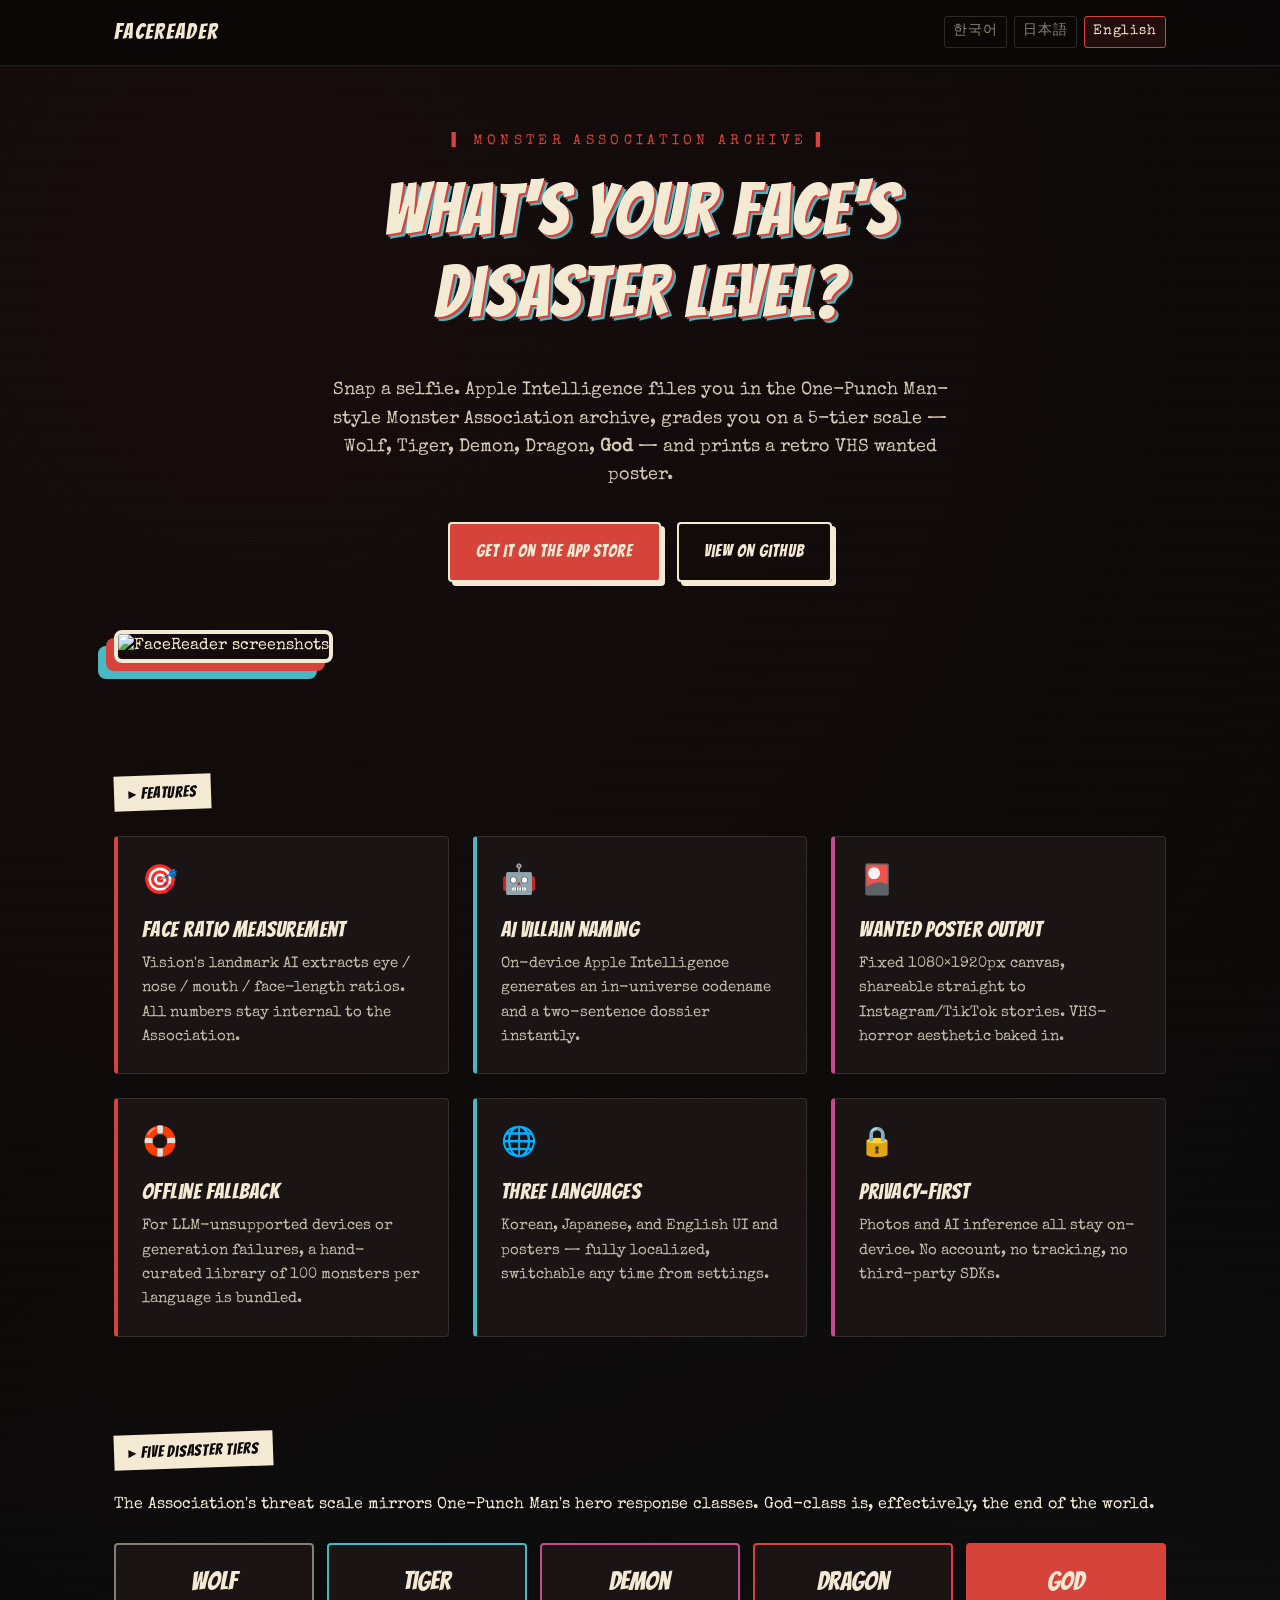
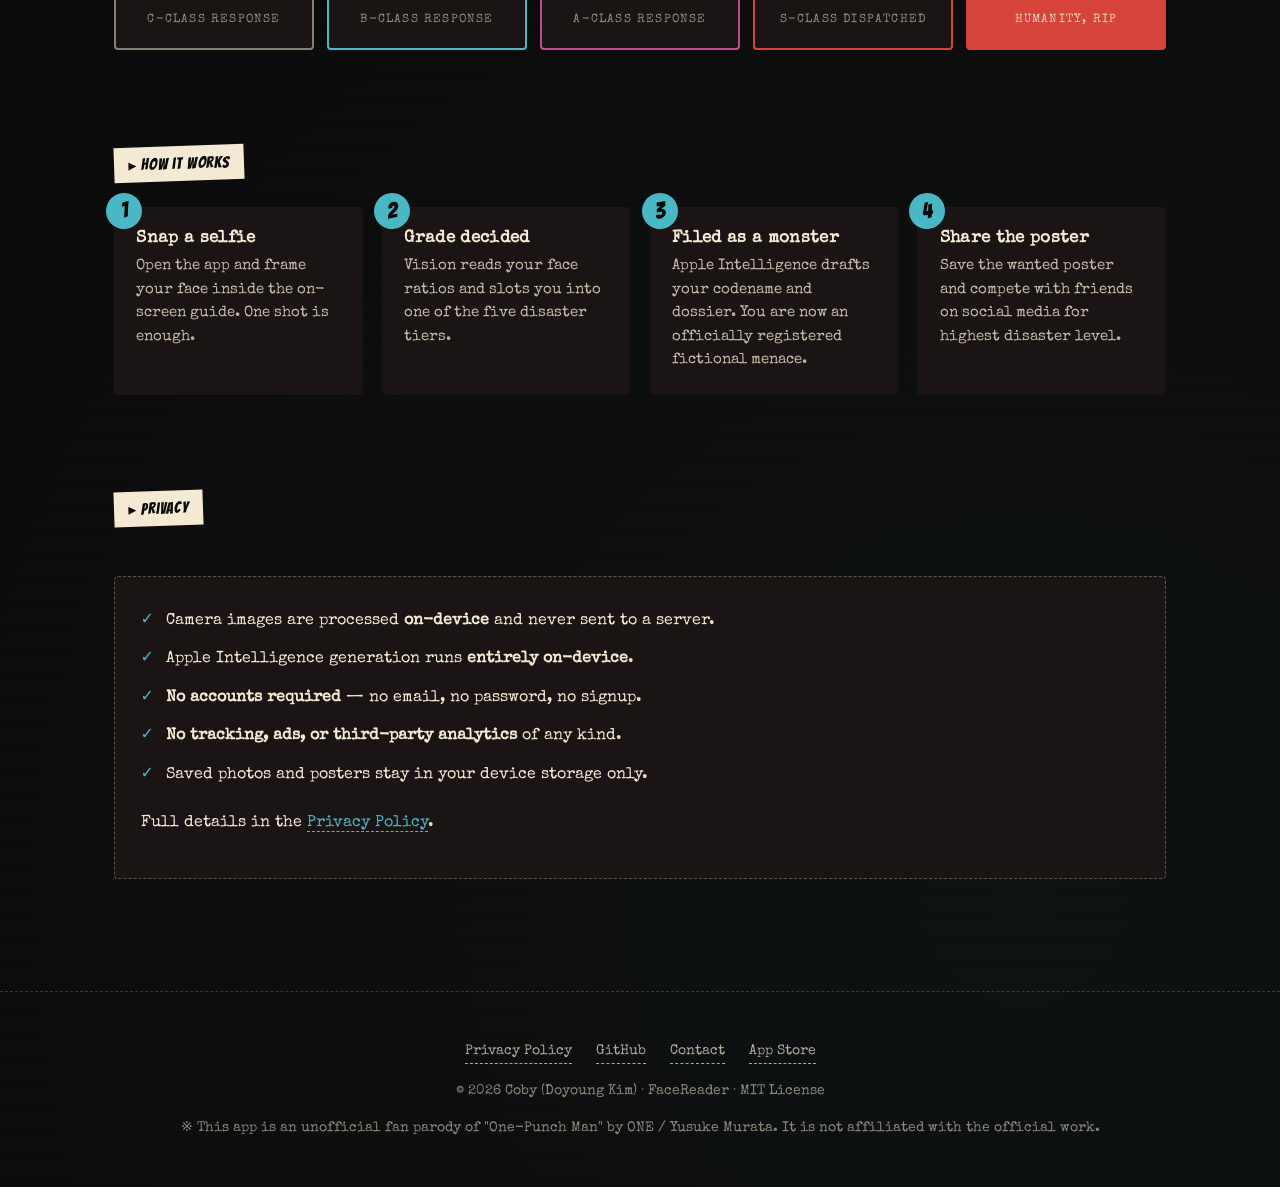
==== docs/en/index.html @ ad596ec8 "docs: 다국어 GitHub Pages 사이트 + 일본어 README - README.md 를 일본어 + 뱃지/스크린샷/배포 안내 포함 디자인으로 재작성 - docs/ 트리: k" ====
<!doctype html>
<html lang="en">
<head>
<meta charset="utf-8" />
<title>FaceReader — What's your face's disaster level?</title>
<meta name="viewport" content="width=device-width, initial-scale=1" />
<meta name="description" content="A One-Punch Man inspired iOS app. An on-device AI 'Monster Association' archivist measures your face and issues a fictional wanted poster — for laughs." />
<meta property="og:title" content="FaceReader — What's your face's disaster level?" />
<meta property="og:description" content="Snap a selfie. An AI grades your face on a 5-tier disaster scale (Wolf / Tiger / Demon / Dragon / God) and ships a retro VHS wanted poster. Fully on-device." />
<meta property="og:image" content="https://github.com/user-attachments/assets/0c6fca89-6d1b-4494-accf-7637b7be1a1a" />
<meta property="og:url" content="https://cobyapp.github.io/FaceReader/en/" />
<meta name="twitter:card" content="summary_large_image" />
<link rel="alternate" hreflang="ja" href="https://cobyapp.github.io/FaceReader/ja/" />
<link rel="alternate" hreflang="ko" href="https://cobyapp.github.io/FaceReader/ko/" />
<link rel="alternate" hreflang="en" href="https://cobyapp.github.io/FaceReader/en/" />
<link rel="alternate" hreflang="x-default" href="https://cobyapp.github.io/FaceReader/" />
<link rel="preconnect" href="https://fonts.googleapis.com" />
<link rel="preconnect" href="https://fonts.gstatic.com" crossorigin />
<link href="https://fonts.googleapis.com/css2?family=Bangers&family=Special+Elite&display=swap" rel="stylesheet" />
<link rel="stylesheet" href="../assets/style.css" />
</head>
<body>

<nav class="nav">
  <div class="nav-inner">
    <a class="nav-brand" href="./">FaceReader</a>
    <div class="lang-switch">
      <a href="../ko/">한국어</a>
      <a href="../ja/">日本語</a>
      <a class="active" href="./">English</a>
    </div>
  </div>
</nav>

<header class="hero">
  <div class="tagline">▌ MONSTER ASSOCIATION ARCHIVE ▌</div>
  <h1>What's your face's<br/>disaster level?</h1>
  <p class="lead">
    Snap a selfie. Apple Intelligence files you in the One-Punch Man-style Monster Association archive,
    grades you on a 5-tier scale — Wolf, Tiger, Demon, Dragon, <strong>God</strong> — and prints a retro VHS wanted poster.
  </p>
  <div class="cta-row">
    <a class="btn" href="https://apps.apple.com/app/%EA%B4%B4%EC%9D%B8-%EC%B8%A1%EC%A0%95%EA%B8%B0/id1642236144" target="_blank" rel="noopener">Get it on the App Store</a>
    <a class="btn secondary" href="https://github.com/CobyApp/FaceReader" target="_blank" rel="noopener">View on GitHub</a>
  </div>
</header>

<div class="banner">
  <img src="https://github.com/user-attachments/assets/0c6fca89-6d1b-4494-accf-7637b7be1a1a" alt="FaceReader screenshots" />
</div>

<section id="features">
  <span class="section-title">▸ Features</span>
  <div class="features">
    <div class="feature">
      <span class="feature-icon">🎯</span>
      <h3>Face ratio measurement</h3>
      <p>Vision's landmark AI extracts eye / nose / mouth / face-length ratios. All numbers stay internal to the Association.</p>
    </div>
    <div class="feature">
      <span class="feature-icon">🤖</span>
      <h3>AI villain naming</h3>
      <p>On-device Apple Intelligence generates an in-universe codename and a two-sentence dossier instantly.</p>
    </div>
    <div class="feature">
      <span class="feature-icon">🎴</span>
      <h3>Wanted poster output</h3>
      <p>Fixed 1080×1920px canvas, shareable straight to Instagram/TikTok stories. VHS-horror aesthetic baked in.</p>
    </div>
    <div class="feature">
      <span class="feature-icon">🛟</span>
      <h3>Offline fallback</h3>
      <p>For LLM-unsupported devices or generation failures, a hand-curated library of 100 monsters per language is bundled.</p>
    </div>
    <div class="feature">
      <span class="feature-icon">🌐</span>
      <h3>Three languages</h3>
      <p>Korean, Japanese, and English UI and posters — fully localized, switchable any time from settings.</p>
    </div>
    <div class="feature">
      <span class="feature-icon">🔒</span>
      <h3>Privacy-first</h3>
      <p>Photos and AI inference all stay on-device. No account, no tracking, no third-party SDKs.</p>
    </div>
  </div>
</section>

<section id="tiers">
  <span class="section-title">▸ Five Disaster Tiers</span>
  <p>The Association's threat scale mirrors One-Punch Man's hero response classes. God-class is, effectively, the end of the world.</p>
  <div class="tiers">
    <div class="tier t0"><span class="name">Wolf</span><span class="sub">C-class response</span></div>
    <div class="tier t1"><span class="name">Tiger</span><span class="sub">B-class response</span></div>
    <div class="tier t2"><span class="name">Demon</span><span class="sub">A-class response</span></div>
    <div class="tier t3"><span class="name">Dragon</span><span class="sub">S-class dispatched</span></div>
    <div class="tier t4"><span class="name">God</span><span class="sub">Humanity, RIP</span></div>
  </div>
</section>

<section id="howitworks">
  <span class="section-title">▸ How it works</span>
  <div class="steps">
    <div class="step">
      <span class="num">1</span>
      <h3>Snap a selfie</h3>
      <p>Open the app and frame your face inside the on-screen guide. One shot is enough.</p>
    </div>
    <div class="step">
      <span class="num">2</span>
      <h3>Grade decided</h3>
      <p>Vision reads your face ratios and slots you into one of the five disaster tiers.</p>
    </div>
    <div class="step">
      <span class="num">3</span>
      <h3>Filed as a monster</h3>
      <p>Apple Intelligence drafts your codename and dossier. You are now an officially registered fictional menace.</p>
    </div>
    <div class="step">
      <span class="num">4</span>
      <h3>Share the poster</h3>
      <p>Save the wanted poster and compete with friends on social media for highest disaster level.</p>
    </div>
  </div>
</section>

<section id="privacy">
  <span class="section-title">▸ Privacy</span>
  <div class="privacy-summary">
    <ul>
      <li>Camera images are processed <strong>on-device</strong> and never sent to a server.</li>
      <li>Apple Intelligence generation runs <strong>entirely on-device</strong>.</li>
      <li><strong>No accounts required</strong> — no email, no password, no signup.</li>
      <li><strong>No tracking, ads, or third-party analytics</strong> of any kind.</li>
      <li>Saved photos and posters stay in your device storage only.</li>
    </ul>
    <p>Full details in the <a href="privacy.html">Privacy Policy</a>.</p>
  </div>
</section>

<footer class="footer">
  <div class="footer-links">
    <a href="privacy.html">Privacy Policy</a>
    <a href="https://github.com/CobyApp/FaceReader" target="_blank" rel="noopener">GitHub</a>
    <a href="mailto:doyoung@minami-hd.co.jp">Contact</a>
    <a href="https://apps.apple.com/app/%EA%B4%B4%EC%9D%B8-%EC%B8%A1%EC%A0%95%EA%B8%B0/id1642236144" target="_blank" rel="noopener">App Store</a>
  </div>
  <p>© 2026 Coby (Doyoung Kim) · FaceReader · MIT License</p>
  <p>※ This app is an unofficial fan parody of "One-Punch Man" by ONE / Yusuke Murata. It is not affiliated with the official work.</p>
</footer>

</body>
</html>
---- docs/assets/style.css ----
/* FaceReader — VHS / Manga-bestiary aesthetic
   Palette mirrors the iOS app (AppTheme.swift) */

:root {
  --vhs-base: #0a0808;
  --vhs-surface: #1a1414;
  --vhs-ink: #f4e9d3;
  --vhs-red: #d6433a;
  --vhs-cyan: #48b8c4;
  --vhs-magenta: #c34d8a;
  --vhs-brown: #4b3e36;

  --font-display: "Bangers", "Permanent Marker", "Anton", "Yusei Magic", "Jua", system-ui, sans-serif;
  --font-body: "Special Elite", "Yusei Magic", "Jua", "Noto Sans KR", "Noto Sans JP", system-ui, sans-serif;
  --font-mono: "Special Elite", "Courier New", monospace;

  --max-w: 1100px;
}

* { box-sizing: border-box; }

html, body {
  margin: 0;
  padding: 0;
  background: var(--vhs-base);
  color: var(--vhs-ink);
  font-family: var(--font-body);
  line-height: 1.6;
  -webkit-font-smoothing: antialiased;
  scroll-behavior: smooth;
}

body {
  background:
    radial-gradient(circle at 20% 10%, rgba(214, 67, 58, 0.06), transparent 50%),
    radial-gradient(circle at 80% 90%, rgba(72, 184, 196, 0.05), transparent 60%),
    repeating-linear-gradient(
      0deg,
      transparent 0,
      transparent 2px,
      rgba(255, 255, 255, 0.012) 2px,
      rgba(255, 255, 255, 0.012) 3px
    ),
    var(--vhs-base);
  min-height: 100vh;
}

a {
  color: var(--vhs-cyan);
  text-decoration: none;
  border-bottom: 1px dashed currentColor;
  transition: color 0.15s, border-color 0.15s;
}
a:hover { color: var(--vhs-magenta); }

h1, h2, h3, h4 {
  font-family: var(--font-display);
  font-weight: 400;
  letter-spacing: 0.02em;
  margin: 0 0 0.6em;
  line-height: 1.15;
}

h1 { font-size: clamp(2.5rem, 6vw, 4.5rem); }
h2 { font-size: clamp(1.8rem, 4vw, 2.6rem); margin-top: 0.4em; }
h3 { font-size: 1.4rem; }

p { margin: 0 0 1em; }

code, pre {
  font-family: var(--font-mono);
  background: rgba(255, 255, 255, 0.06);
  padding: 0.1em 0.4em;
  border-radius: 3px;
}

hr {
  border: 0;
  border-top: 1px dashed rgba(244, 233, 211, 0.25);
  margin: 3rem 0;
}

/* ----- Nav ----- */
.nav {
  position: sticky;
  top: 0;
  z-index: 100;
  background: rgba(10, 8, 8, 0.85);
  backdrop-filter: blur(10px);
  -webkit-backdrop-filter: blur(10px);
  border-bottom: 1px solid rgba(244, 233, 211, 0.1);
}
.nav-inner {
  max-width: var(--max-w);
  margin: 0 auto;
  padding: 0.9rem 1.5rem;
  display: flex;
  align-items: center;
  justify-content: space-between;
  gap: 1rem;
}
.nav-brand {
  font-family: var(--font-display);
  font-size: 1.4rem;
  color: var(--vhs-ink);
  border: none;
  letter-spacing: 0.06em;
}
.nav-brand:hover { color: var(--vhs-red); }
.lang-switch {
  display: flex;
  gap: 0.4rem;
  font-family: var(--font-mono);
  font-size: 0.85rem;
}
.lang-switch a {
  color: rgba(244, 233, 211, 0.55);
  padding: 0.25rem 0.55rem;
  border: 1px solid rgba(244, 233, 211, 0.15);
  border-radius: 3px;
  letter-spacing: 0.05em;
}
.lang-switch a.active {
  color: var(--vhs-ink);
  border-color: var(--vhs-red);
  background: rgba(214, 67, 58, 0.12);
}
.lang-switch a:hover { color: var(--vhs-ink); border-color: var(--vhs-ink); }

/* ----- Hero ----- */
.hero {
  max-width: var(--max-w);
  margin: 0 auto;
  padding: 4rem 1.5rem 3rem;
  text-align: center;
}
.hero .tagline {
  font-family: var(--font-mono);
  color: var(--vhs-red);
  letter-spacing: 0.3em;
  text-transform: uppercase;
  font-size: 0.9rem;
  margin-bottom: 1rem;
}
.hero h1 {
  color: var(--vhs-ink);
  text-shadow:
    2px 2px 0 var(--vhs-red),
    4px 4px 0 var(--vhs-cyan);
}
.hero .lead {
  max-width: 640px;
  margin: 1.2rem auto 2rem;
  font-size: 1.1rem;
  color: rgba(244, 233, 211, 0.85);
}
.cta-row {
  display: flex;
  gap: 1rem;
  justify-content: center;
  flex-wrap: wrap;
  margin-top: 1.5rem;
}
.btn {
  display: inline-flex;
  align-items: center;
  gap: 0.5rem;
  padding: 0.9rem 1.6rem;
  font-family: var(--font-display);
  font-size: 1.05rem;
  letter-spacing: 0.06em;
  color: var(--vhs-ink);
  background: var(--vhs-red);
  border: 2px solid var(--vhs-ink);
  border-radius: 4px;
  text-decoration: none;
  box-shadow: 4px 4px 0 var(--vhs-ink);
  transition: transform 0.08s, box-shadow 0.08s;
}
.btn:hover { color: var(--vhs-ink); }
.btn:active {
  transform: translate(2px, 2px);
  box-shadow: 2px 2px 0 var(--vhs-ink);
}
.btn.secondary {
  background: transparent;
  color: var(--vhs-ink);
}

/* ----- Banner image ----- */
.banner {
  max-width: var(--max-w);
  margin: 0 auto 4rem;
  padding: 0 1.5rem;
}
.banner img {
  width: 100%;
  height: auto;
  border: 4px solid var(--vhs-ink);
  border-radius: 8px;
  box-shadow:
    -8px 8px 0 var(--vhs-red),
    -16px 16px 0 var(--vhs-cyan);
}

/* ----- Sections ----- */
section {
  max-width: var(--max-w);
  margin: 0 auto;
  padding: 3rem 1.5rem;
}
.section-title {
  display: inline-block;
  padding: 0.3rem 0.9rem;
  background: var(--vhs-ink);
  color: var(--vhs-base);
  font-family: var(--font-display);
  letter-spacing: 0.05em;
  transform: rotate(-2deg);
  margin-bottom: 1.6rem;
}

/* ----- Feature grid ----- */
.features {
  display: grid;
  grid-template-columns: repeat(auto-fit, minmax(260px, 1fr));
  gap: 1.5rem;
}
.feature {
  padding: 1.5rem;
  background: var(--vhs-surface);
  border: 1px solid rgba(244, 233, 211, 0.12);
  border-left: 4px solid var(--vhs-red);
  border-radius: 4px;
  transition: transform 0.15s, border-color 0.15s;
}
.feature:nth-child(2) { border-left-color: var(--vhs-cyan); }
.feature:nth-child(3) { border-left-color: var(--vhs-magenta); }
.feature:nth-child(4) { border-left-color: var(--vhs-red); }
.feature:nth-child(5) { border-left-color: var(--vhs-cyan); }
.feature:nth-child(6) { border-left-color: var(--vhs-magenta); }
.feature:hover { transform: translateY(-3px); }
.feature h3 {
  font-family: var(--font-display);
  color: var(--vhs-ink);
  margin-bottom: 0.6rem;
}
.feature p {
  margin: 0;
  color: rgba(244, 233, 211, 0.78);
  font-size: 0.95rem;
}
.feature-icon {
  font-size: 1.8rem;
  margin-bottom: 0.6rem;
  display: block;
}

/* ----- Tier list ----- */
.tiers {
  display: grid;
  grid-template-columns: repeat(auto-fit, minmax(160px, 1fr));
  gap: 0.8rem;
  margin-top: 1.5rem;
}
.tier {
  padding: 1rem;
  text-align: center;
  border: 2px solid var(--vhs-ink);
  border-radius: 4px;
  background: var(--vhs-surface);
}
.tier .name {
  font-family: var(--font-display);
  font-size: 1.6rem;
  display: block;
  margin-bottom: 0.3rem;
}
.tier .sub {
  font-family: var(--font-mono);
  font-size: 0.75rem;
  color: rgba(244, 233, 211, 0.55);
  letter-spacing: 0.1em;
  text-transform: uppercase;
}
.tier.t0 { border-color: rgba(244, 233, 211, 0.5); }
.tier.t1 { border-color: var(--vhs-cyan); }
.tier.t2 { border-color: var(--vhs-magenta); }
.tier.t3 { border-color: var(--vhs-red); }
.tier.t4 {
  border-color: var(--vhs-red);
  background: var(--vhs-red);
  color: var(--vhs-ink);
}
.tier.t4 .sub { color: rgba(244, 233, 211, 0.85); }

/* ----- Steps ----- */
.steps {
  display: grid;
  grid-template-columns: repeat(auto-fit, minmax(220px, 1fr));
  gap: 1.2rem;
}
.step {
  padding: 1.4rem;
  background: var(--vhs-surface);
  border-radius: 4px;
  position: relative;
}
.step .num {
  position: absolute;
  top: -14px;
  left: -8px;
  width: 36px;
  height: 36px;
  display: flex;
  align-items: center;
  justify-content: center;
  background: var(--vhs-cyan);
  color: var(--vhs-base);
  font-family: var(--font-display);
  font-size: 1.4rem;
  border-radius: 50%;
  transform: rotate(-8deg);
}
.step h3 { font-family: var(--font-body); font-weight: 700; font-size: 1.05rem; margin-bottom: 0.4rem; }
.step p { font-size: 0.92rem; color: rgba(244, 233, 211, 0.78); margin: 0; }

/* ----- Privacy summary ----- */
.privacy-summary {
  margin-top: 1.5rem;
  padding: 1.6rem;
  background: var(--vhs-surface);
  border: 1px dashed rgba(244, 233, 211, 0.3);
  border-radius: 4px;
}
.privacy-summary ul {
  list-style: none;
  padding: 0;
  margin: 0 0 1rem;
}
.privacy-summary li {
  padding: 0.4rem 0 0.4rem 1.6rem;
  position: relative;
}
.privacy-summary li::before {
  content: "✓";
  color: var(--vhs-cyan);
  font-weight: 900;
  position: absolute;
  left: 0;
}

/* ----- Footer ----- */
.footer {
  margin-top: 4rem;
  padding: 3rem 1.5rem 2rem;
  border-top: 1px dashed rgba(244, 233, 211, 0.2);
  text-align: center;
  color: rgba(244, 233, 211, 0.55);
  font-size: 0.9rem;
  font-family: var(--font-mono);
}
.footer-links {
  display: flex;
  gap: 1.5rem;
  justify-content: center;
  flex-wrap: wrap;
  margin-bottom: 1rem;
}
.footer-links a { color: rgba(244, 233, 211, 0.7); }

/* ----- Privacy page ----- */
.legal {
  max-width: 760px;
  margin: 0 auto;
  padding: 3rem 1.5rem 4rem;
}
.legal h1 { font-size: 2.4rem; }
.legal h2 { font-size: 1.4rem; margin-top: 2rem; color: var(--vhs-red); }
.legal h3 { font-size: 1.1rem; margin-top: 1.4rem; }
.legal p, .legal li { color: rgba(244, 233, 211, 0.88); }
.legal ul { padding-left: 1.4rem; }
.legal .updated {
  font-family: var(--font-mono);
  font-size: 0.85rem;
  color: rgba(244, 233, 211, 0.5);
  letter-spacing: 0.1em;
  text-transform: uppercase;
}

@media (max-width: 600px) {
  .hero { padding: 2.5rem 1rem 2rem; }
  .nav-inner { padding: 0.7rem 1rem; }
  .nav-brand { font-size: 1.1rem; }
  .lang-switch { font-size: 0.75rem; }
  .lang-switch a { padding: 0.2rem 0.4rem; }
}
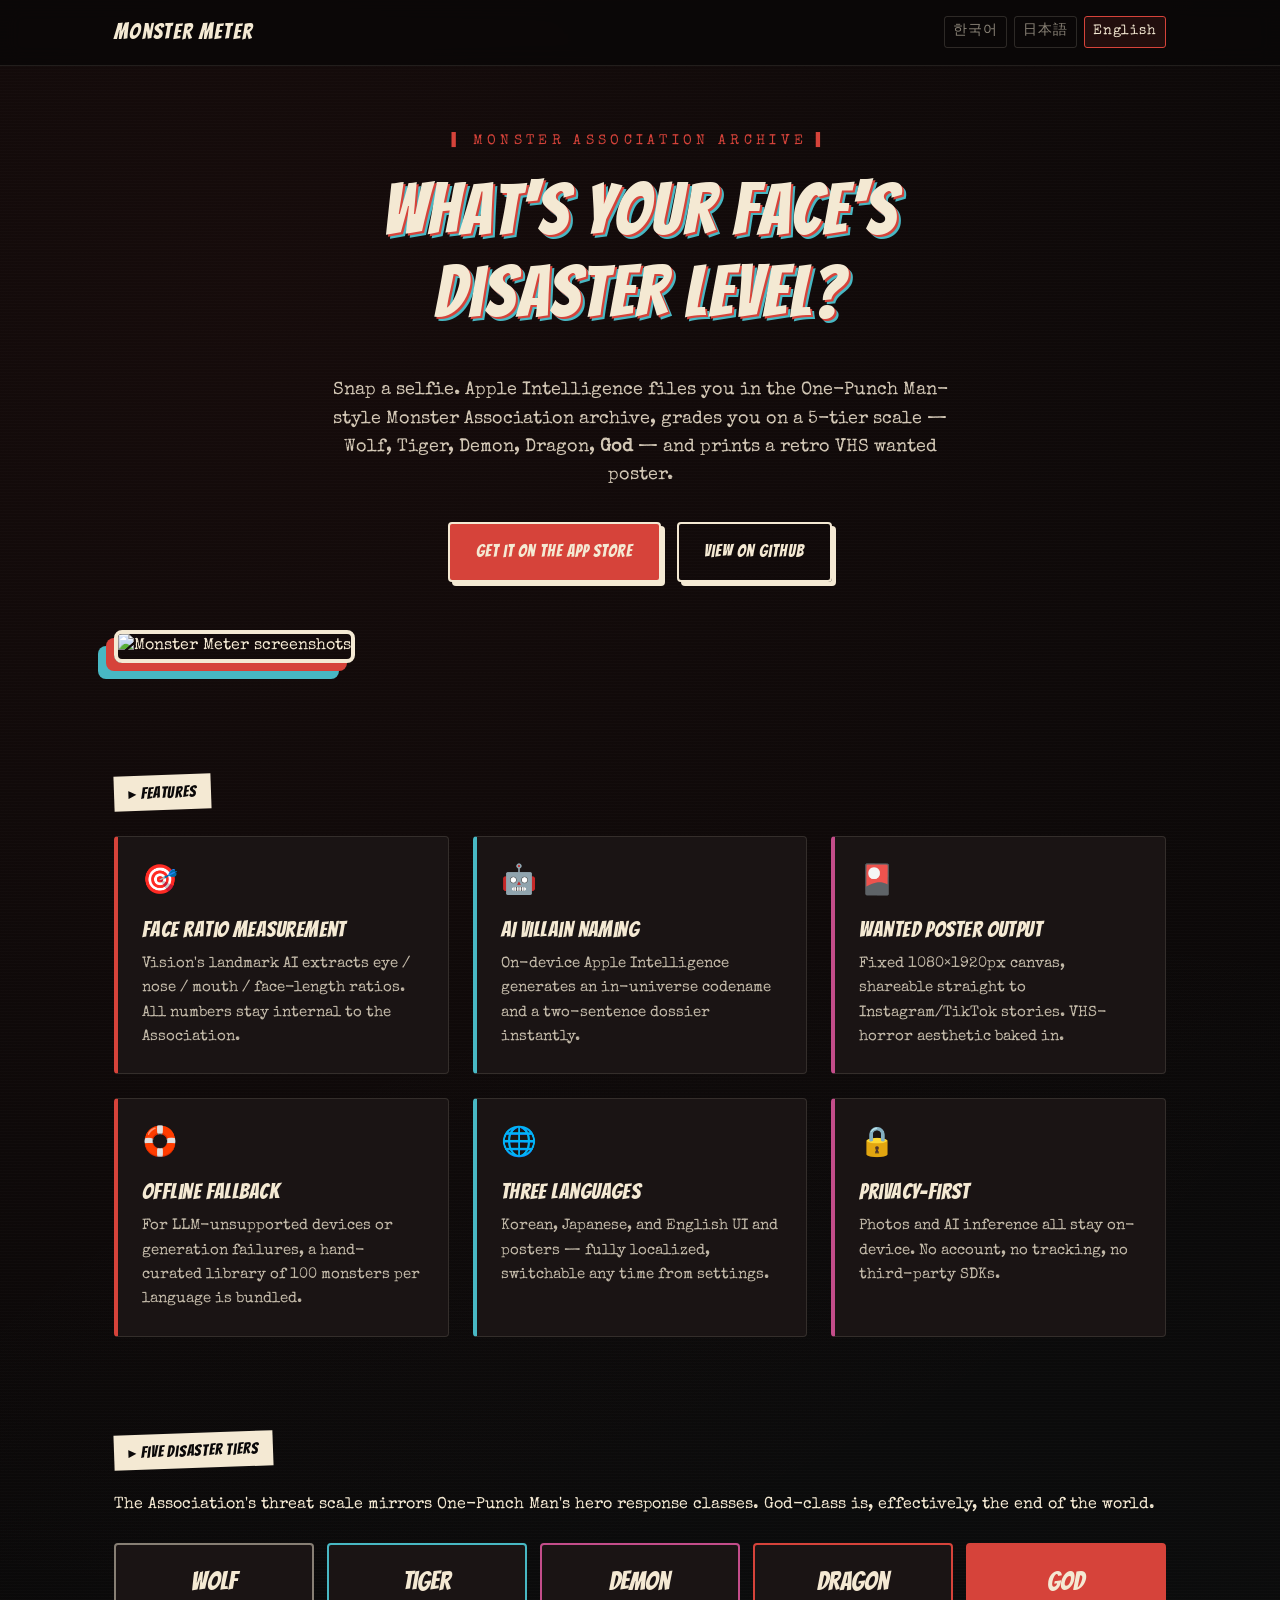
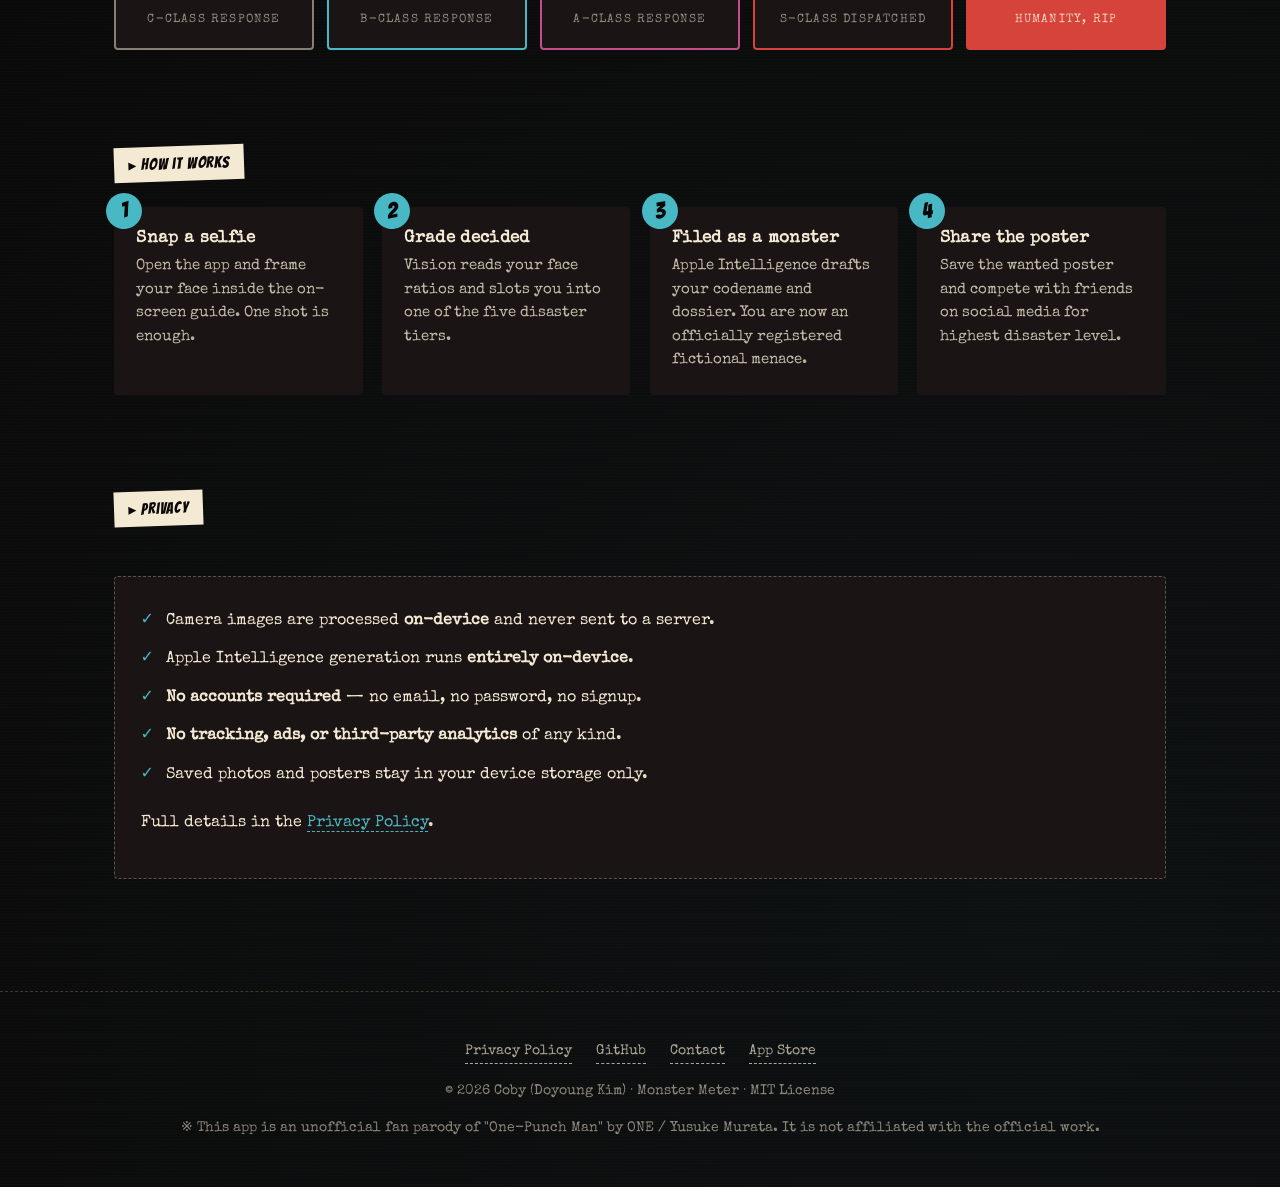
==== commit 55e5bd49: "docs: 사이트 브랜드명을 앱 공식 로컬라이즈명과 통일 - ko: 괴인측정기 → 괴인 측정기 (App Store 표기와 일치, 띄어쓰기 추가) - ja: 怪人測定器 → 怪人メータ" ====
--- a/docs/en/index.html
+++ b/docs/en/index.html
@@ -2,10 +2,10 @@
 <html lang="en">
 <head>
 <meta charset="utf-8" />
-<title>FaceReader — What's your face's disaster level?</title>
+<title>Monster Meter — What's your face's disaster level?</title>
 <meta name="viewport" content="width=device-width, initial-scale=1" />
 <meta name="description" content="A One-Punch Man inspired iOS app. An on-device AI 'Monster Association' archivist measures your face and issues a fictional wanted poster — for laughs." />
-<meta property="og:title" content="FaceReader — What's your face's disaster level?" />
+<meta property="og:title" content="Monster Meter — What's your face's disaster level?" />
 <meta property="og:description" content="Snap a selfie. An AI grades your face on a 5-tier disaster scale (Wolf / Tiger / Demon / Dragon / God) and ships a retro VHS wanted poster. Fully on-device." />
 <meta property="og:image" content="https://github.com/user-attachments/assets/0c6fca89-6d1b-4494-accf-7637b7be1a1a" />
 <meta property="og:url" content="https://cobyapp.github.io/FaceReader/en/" />
@@ -23,7 +23,7 @@
 
 <nav class="nav">
   <div class="nav-inner">
-    <a class="nav-brand" href="./">FaceReader</a>
+    <a class="nav-brand" href="./">Monster Meter</a>
     <div class="lang-switch">
       <a href="../ko/">한국어</a>
       <a href="../ja/">日本語</a>
@@ -46,7 +46,7 @@
 </header>
 
 <div class="banner">
-  <img src="https://github.com/user-attachments/assets/0c6fca89-6d1b-4494-accf-7637b7be1a1a" alt="FaceReader screenshots" />
+  <img src="https://github.com/user-attachments/assets/0c6fca89-6d1b-4494-accf-7637b7be1a1a" alt="Monster Meter screenshots" />
 </div>
 
 <section id="features">
@@ -141,10 +141,10 @@
   <div class="footer-links">
     <a href="privacy.html">Privacy Policy</a>
     <a href="https://github.com/CobyApp/FaceReader" target="_blank" rel="noopener">GitHub</a>
-    <a href="mailto:doyoung@minami-hd.co.jp">Contact</a>
+    <a href="mailto:coby5502@gmail.com">Contact</a>
     <a href="https://apps.apple.com/app/%EA%B4%B4%EC%9D%B8-%EC%B8%A1%EC%A0%95%EA%B8%B0/id1642236144" target="_blank" rel="noopener">App Store</a>
   </div>
-  <p>© 2026 Coby (Doyoung Kim) · FaceReader · MIT License</p>
+  <p>© 2026 Coby (Doyoung Kim) · Monster Meter · MIT License</p>
   <p>※ This app is an unofficial fan parody of "One-Punch Man" by ONE / Yusuke Murata. It is not affiliated with the official work.</p>
 </footer>
 
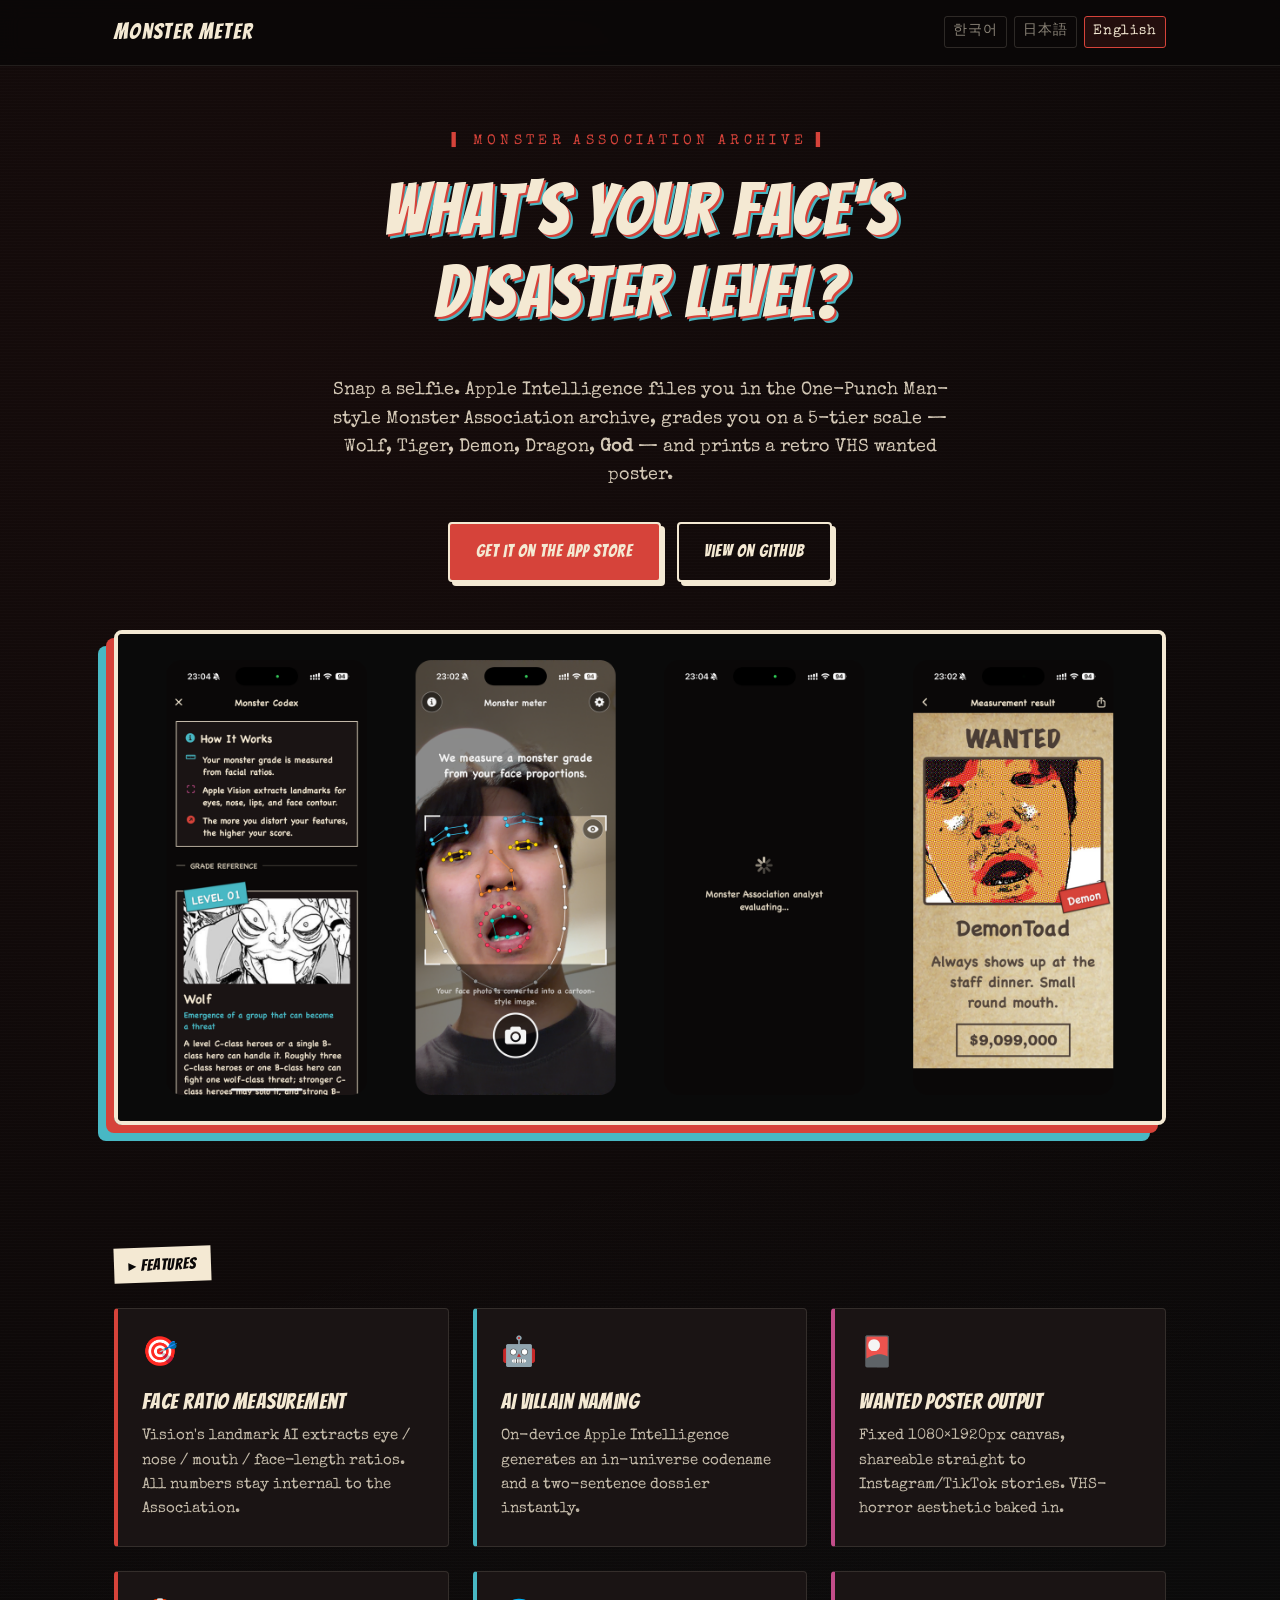
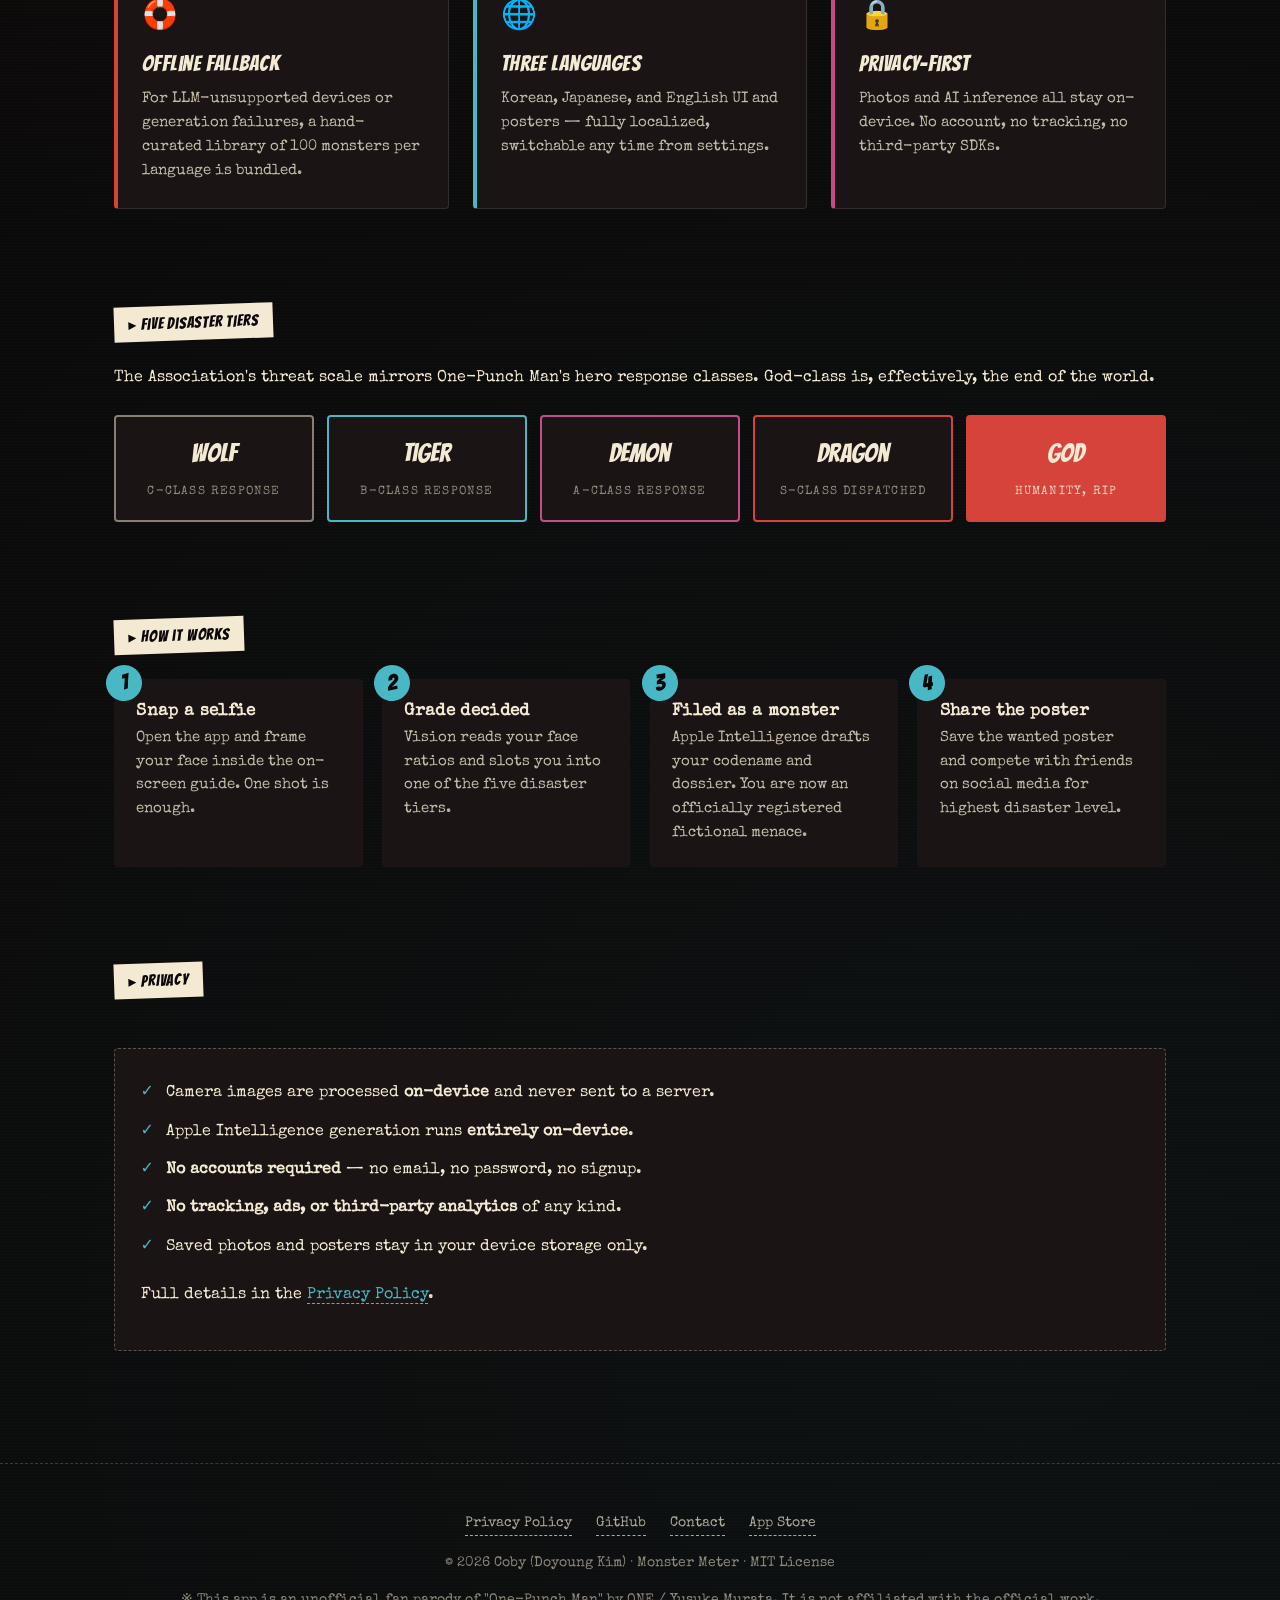
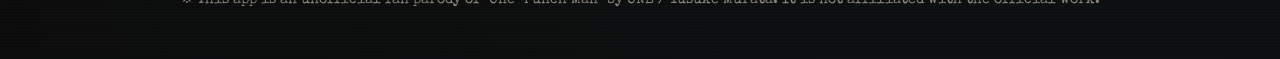
==== commit 64398abb: "docs: 사이트 히어로 배너를 언어별 신규 스크린샷으로 교체 - ko / ja / en 각각 4컷(도감·측정·분석·포스터) 가로 배너 신규 생성 - 본문 <img> + og:im" ====
--- a/docs/en/index.html
+++ b/docs/en/index.html
@@ -7,7 +7,7 @@
 <meta name="description" content="A One-Punch Man inspired iOS app. An on-device AI 'Monster Association' archivist measures your face and issues a fictional wanted poster — for laughs." />
 <meta property="og:title" content="Monster Meter — What's your face's disaster level?" />
 <meta property="og:description" content="Snap a selfie. An AI grades your face on a 5-tier disaster scale (Wolf / Tiger / Demon / Dragon / God) and ships a retro VHS wanted poster. Fully on-device." />
-<meta property="og:image" content="https://github.com/user-attachments/assets/0c6fca89-6d1b-4494-accf-7637b7be1a1a" />
+<meta property="og:image" content="https://cobyapp.github.io/FaceReader/assets/hero-en.png" />
 <meta property="og:url" content="https://cobyapp.github.io/FaceReader/en/" />
 <meta name="twitter:card" content="summary_large_image" />
 <link rel="alternate" hreflang="ja" href="https://cobyapp.github.io/FaceReader/ja/" />
@@ -46,7 +46,7 @@
 </header>
 
 <div class="banner">
-  <img src="https://github.com/user-attachments/assets/0c6fca89-6d1b-4494-accf-7637b7be1a1a" alt="Monster Meter screenshots" />
+  <img src="../assets/hero-en.png" alt="Monster Meter screenshots" />
 </div>
 
 <section id="features">
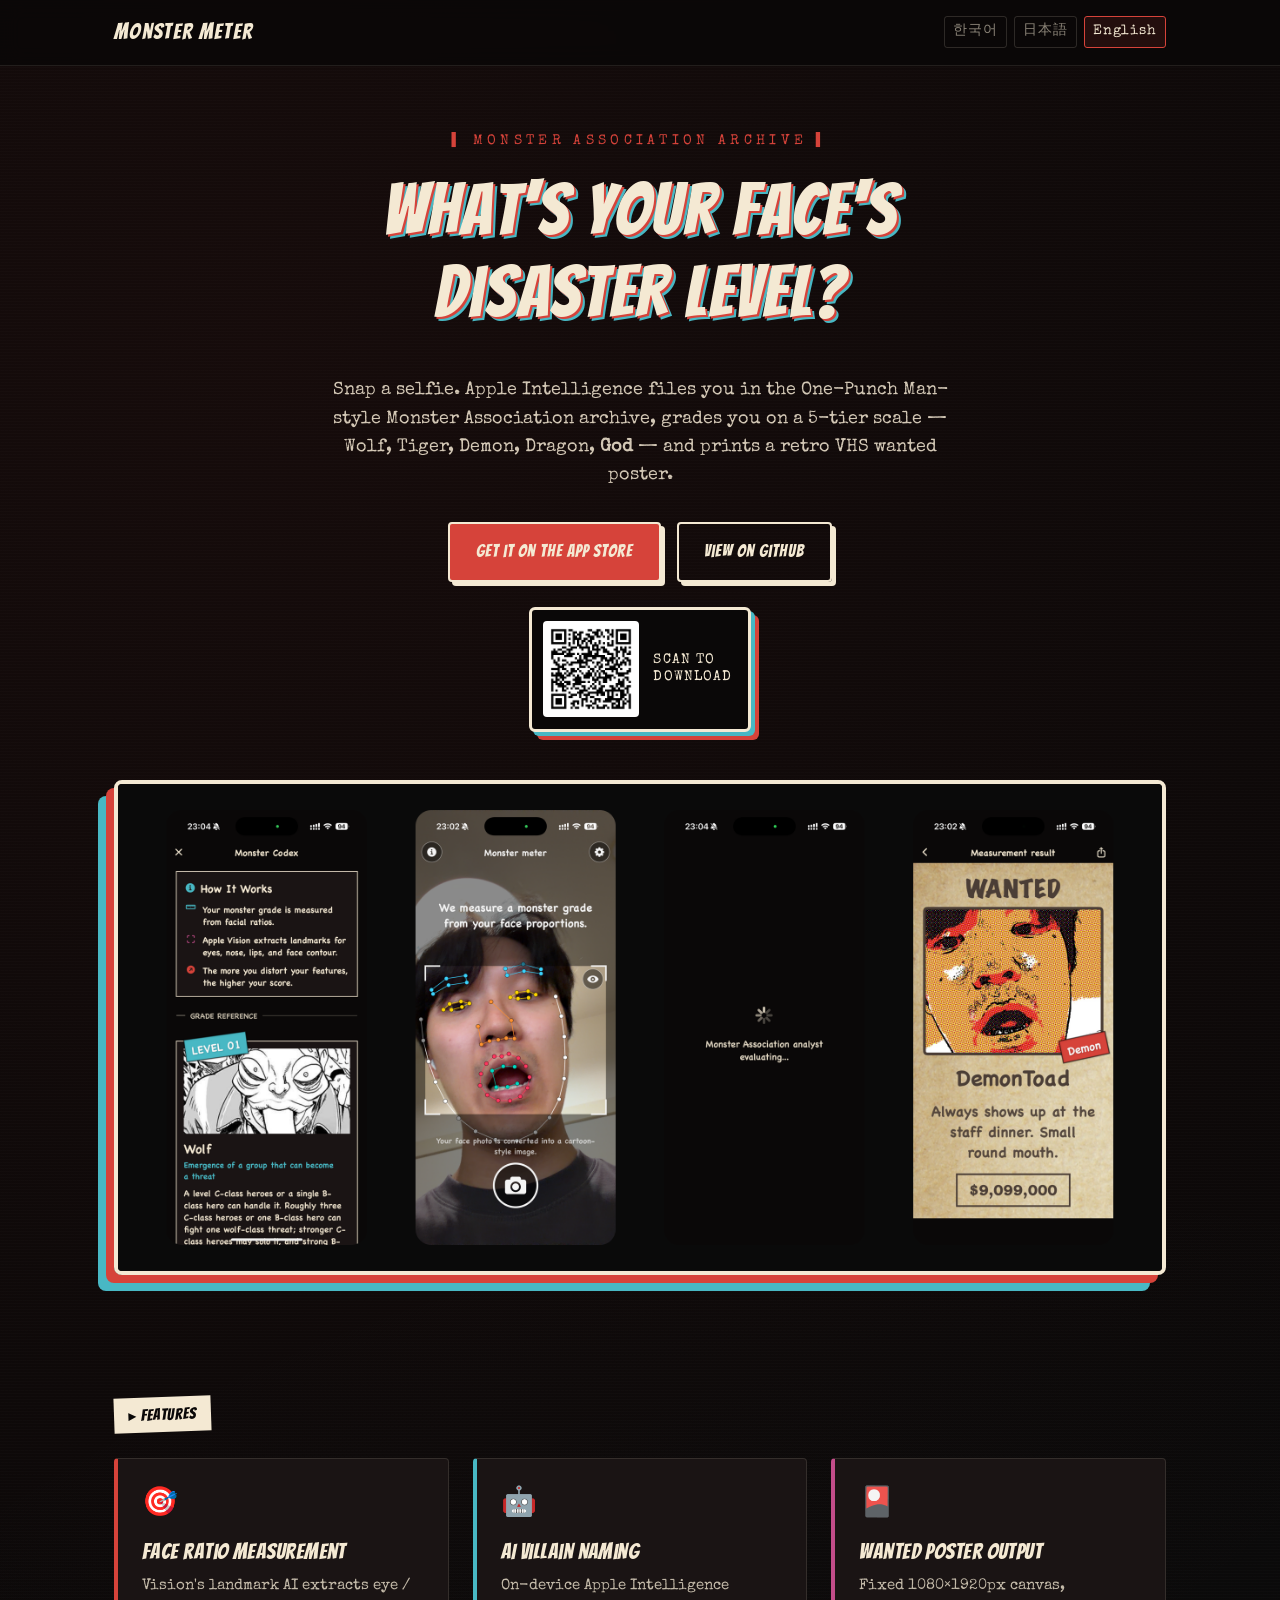
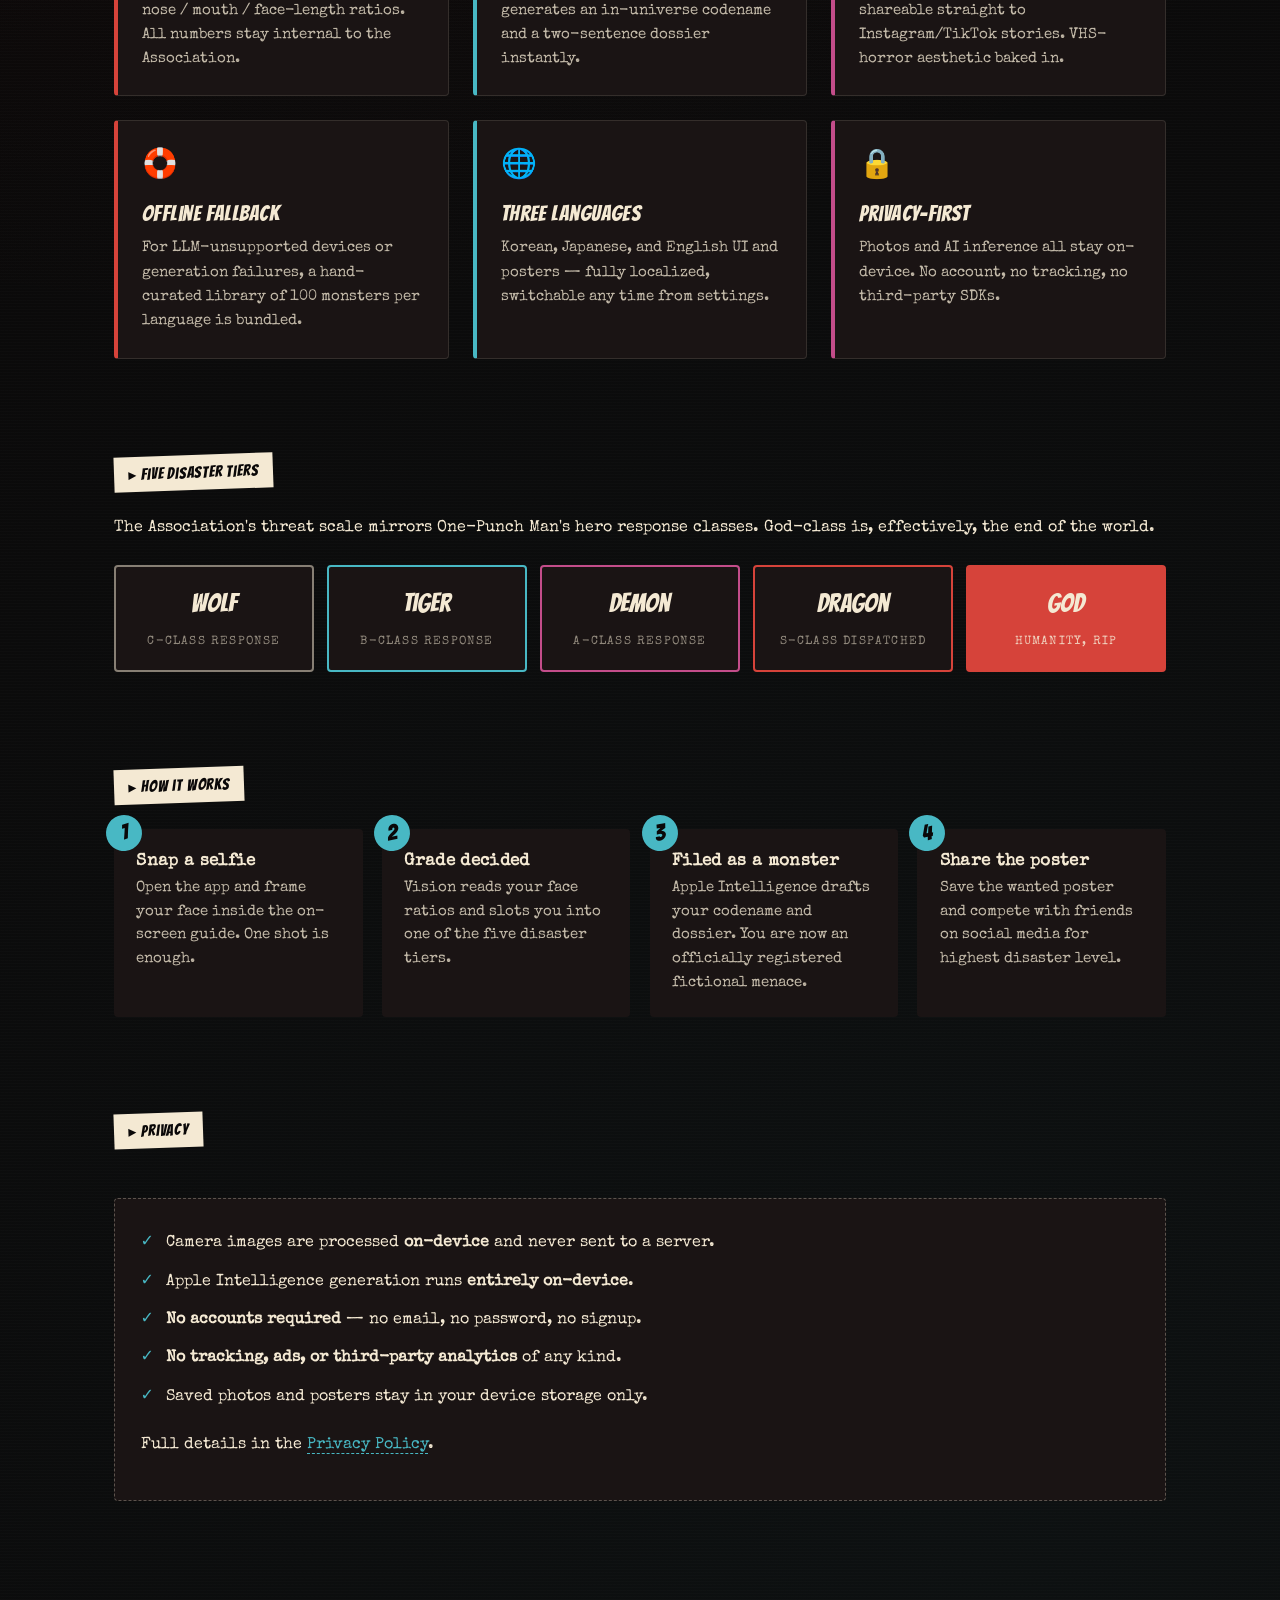
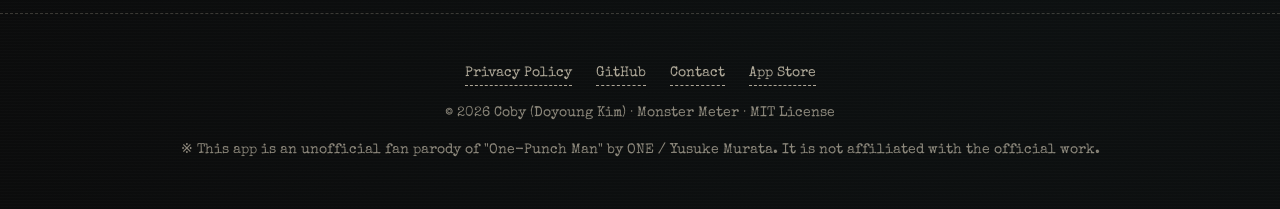
==== commit 4a0fab77: "docs: App Store QR 코드 블록 추가 (ko/ja/en) 각 언어 hero 영역의 CTA 버튼 아래에 720x720 QR + 짧은 캡션 배치. 큐알은 macOS Cor" ====
--- a/docs/en/index.html
+++ b/docs/en/index.html
@@ -43,6 +43,10 @@
     <a class="btn" href="https://apps.apple.com/app/%EA%B4%B4%EC%9D%B8-%EC%B8%A1%EC%A0%95%EA%B8%B0/id1642236144" target="_blank" rel="noopener">Get it on the App Store</a>
     <a class="btn secondary" href="https://github.com/CobyApp/FaceReader" target="_blank" rel="noopener">View on GitHub</a>
   </div>
+  <a class="qr-block" href="https://apps.apple.com/app/%EA%B4%B4%EC%9D%B8-%EC%B8%A1%EC%A0%95%EA%B8%B0/id1642236144" target="_blank" rel="noopener" aria-label="App Store QR code - scan to download">
+    <img class="qr" src="../assets/appstore-qr.png" alt="App Store QR code" width="148" height="148" />
+    <span class="qr-caption">Scan to<br/>download</span>
+  </a>
 </header>
 
 <div class="banner">
--- a/docs/assets/style.css
+++ b/docs/assets/style.css
@@ -187,6 +187,42 @@
   color: var(--vhs-ink);
 }
 
+/* ----- App Store QR ----- */
+.qr-block {
+  display: inline-flex;
+  align-items: center;
+  gap: 0.9rem;
+  margin: 1.6rem auto 0;
+  padding: 0.7rem 1rem 0.7rem 0.7rem;
+  background: var(--vhs-base);
+  border: 3px solid var(--vhs-ink);
+  border-radius: 6px;
+  text-decoration: none;
+  box-shadow: 4px 4px 0 var(--vhs-cyan), 8px 8px 0 var(--vhs-red);
+  transition: transform 0.08s, box-shadow 0.08s;
+}
+.qr-block:hover {
+  transform: translate(-1px, -1px);
+  box-shadow: 5px 5px 0 var(--vhs-cyan), 10px 10px 0 var(--vhs-red);
+}
+.qr-block img.qr {
+  display: block;
+  width: 96px;
+  height: 96px;
+  background: #fff;
+  padding: 6px;
+  border-radius: 4px;
+}
+.qr-block .qr-caption {
+  font-family: var(--font-mono);
+  font-size: 0.85rem;
+  letter-spacing: 0.08em;
+  text-transform: uppercase;
+  color: var(--vhs-ink);
+  line-height: 1.3;
+  text-align: left;
+}
+
 /* ----- Banner image ----- */
 .banner {
   max-width: var(--max-w);
@@ -394,4 +430,6 @@
   .nav-brand { font-size: 1.1rem; }
   .lang-switch { font-size: 0.75rem; }
   .lang-switch a { padding: 0.2rem 0.4rem; }
-}
+  .qr-block img.qr { width: 84px; height: 84px; }
+  .qr-block .qr-caption { font-size: 0.75rem; }
+}
